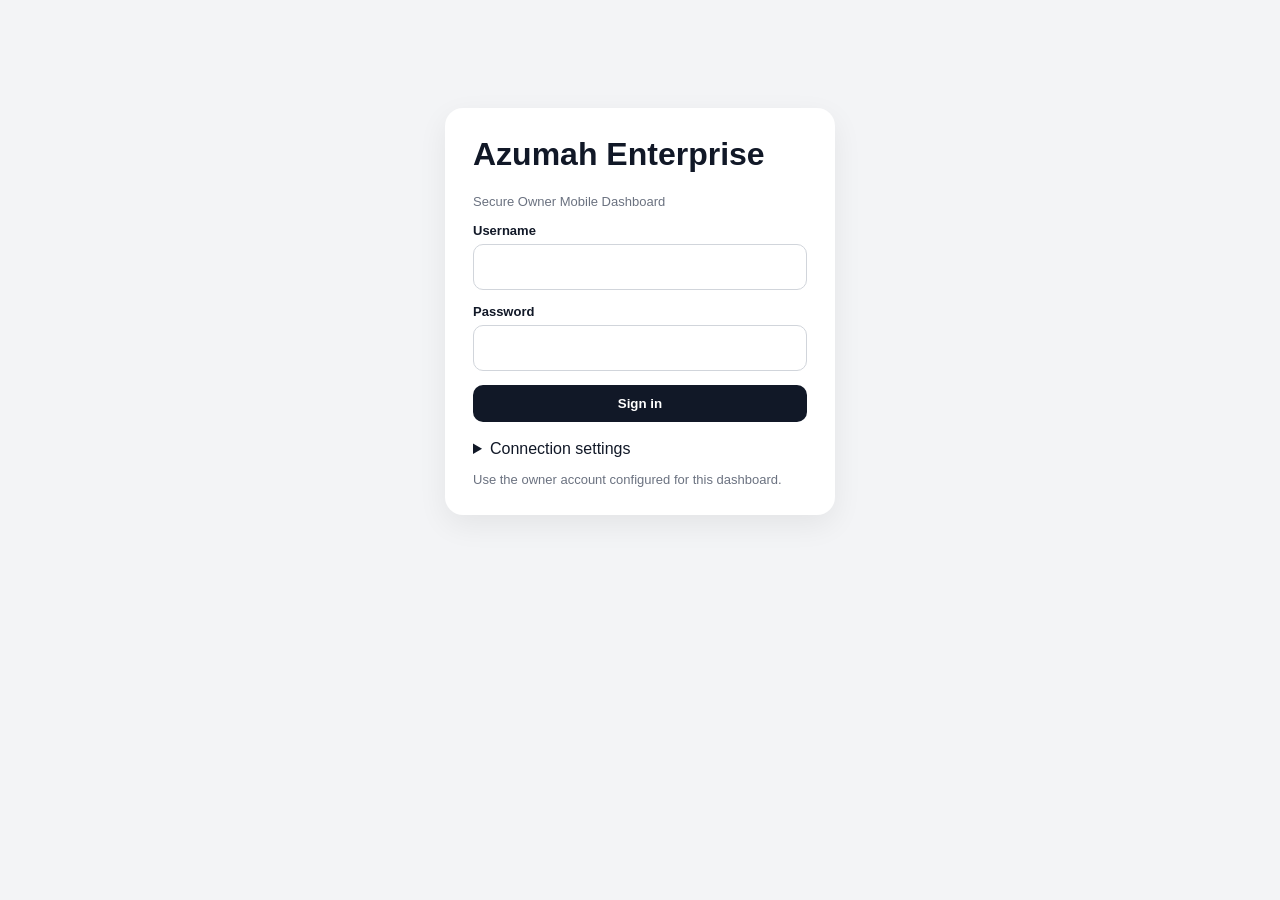
==== index.html @ ad17bcfc "Add files via upload" ====
<!doctype html>
<html lang="en">
<head>
<meta charset="utf-8">
<meta name="viewport" content="width=device-width,initial-scale=1,viewport-fit=cover">
<meta name="theme-color" content="#111827">
<meta name="description" content="Secure, read-only Azumah Enterprise owner dashboard.">
<link rel="manifest" href="/manifest.webmanifest">
<link rel="icon" href="/icons/icon.svg" type="image/svg+xml">
<link rel="apple-touch-icon" href="/icons/icon-192.png">
<title>Azumah Owner Mobile</title>
<link rel="stylesheet" href="/app.css">
</head>
<body>
<div id="app"><div class="loading">Azumah Enterprise<br><small>Owner Dashboard</small></div></div>
<script src="/app.js"></script>
<script>if('serviceWorker' in navigator && location.protocol === 'https:') navigator.serviceWorker.register('/service-worker.js').catch(()=>{});</script>
</body>
</html>
---- app.css ----
*{box-sizing:border-box}body{margin:0;font-family:Segoe UI,Arial,sans-serif;background:#f3f4f6;color:#111827}.shell{max-width:1100px;margin:auto;padding:18px}.top{display:flex;justify-content:space-between;align-items:center;gap:12px;margin-bottom:18px}.brand{font-size:21px;font-weight:800}.muted{color:#6b7280;font-size:13px}.btn{border:0;border-radius:10px;padding:11px 15px;font-weight:700;cursor:pointer}.primary{background:#111827;color:#fff}.danger{background:#fee2e2;color:#991b1b}.tabs{display:flex;gap:7px;overflow:auto;margin-bottom:15px}.tabs button{border:1px solid #d1d5db;background:#fff;border-radius:9px;padding:9px 13px;font-weight:700;white-space:nowrap}.login{max-width:390px;margin:12vh auto;background:#fff;border-radius:18px;padding:28px;box-shadow:0 10px 30px #0001}.login h1{margin-top:0}.field{margin:14px 0}.field label{display:block;font-size:13px;font-weight:700;margin-bottom:6px}.field input{width:100%;padding:13px;border:1px solid #d1d5db;border-radius:10px;font-size:16px}.error{color:#b91c1c;margin:10px 0;font-size:14px}.grid{display:grid;grid-template-columns:repeat(4,1fr);gap:12px}.card{background:#fff;border-radius:15px;padding:17px;box-shadow:0 2px 10px #0000000d}.metric{font-size:25px;font-weight:800;margin-top:7px}.section{margin-top:18px}.section h2{font-size:17px;margin:0 0 10px}.list{display:grid;gap:8px}.row{background:#fff;border-radius:12px;padding:12px 14px;display:flex;justify-content:space-between;gap:12px}.warning{border-left:4px solid #f59e0b}.dangerline{border-left:4px solid #dc2626}.right{text-align:right}.footer{padding:25px 0;color:#6b7280;text-align:center;font-size:12px}@media(max-width:800px){.grid{grid-template-columns:repeat(2,1fr)}.shell{padding:12px}.metric{font-size:21px}}@media(max-width:480px){.card{padding:13px}.row{font-size:13px}.brand{font-size:18px}}
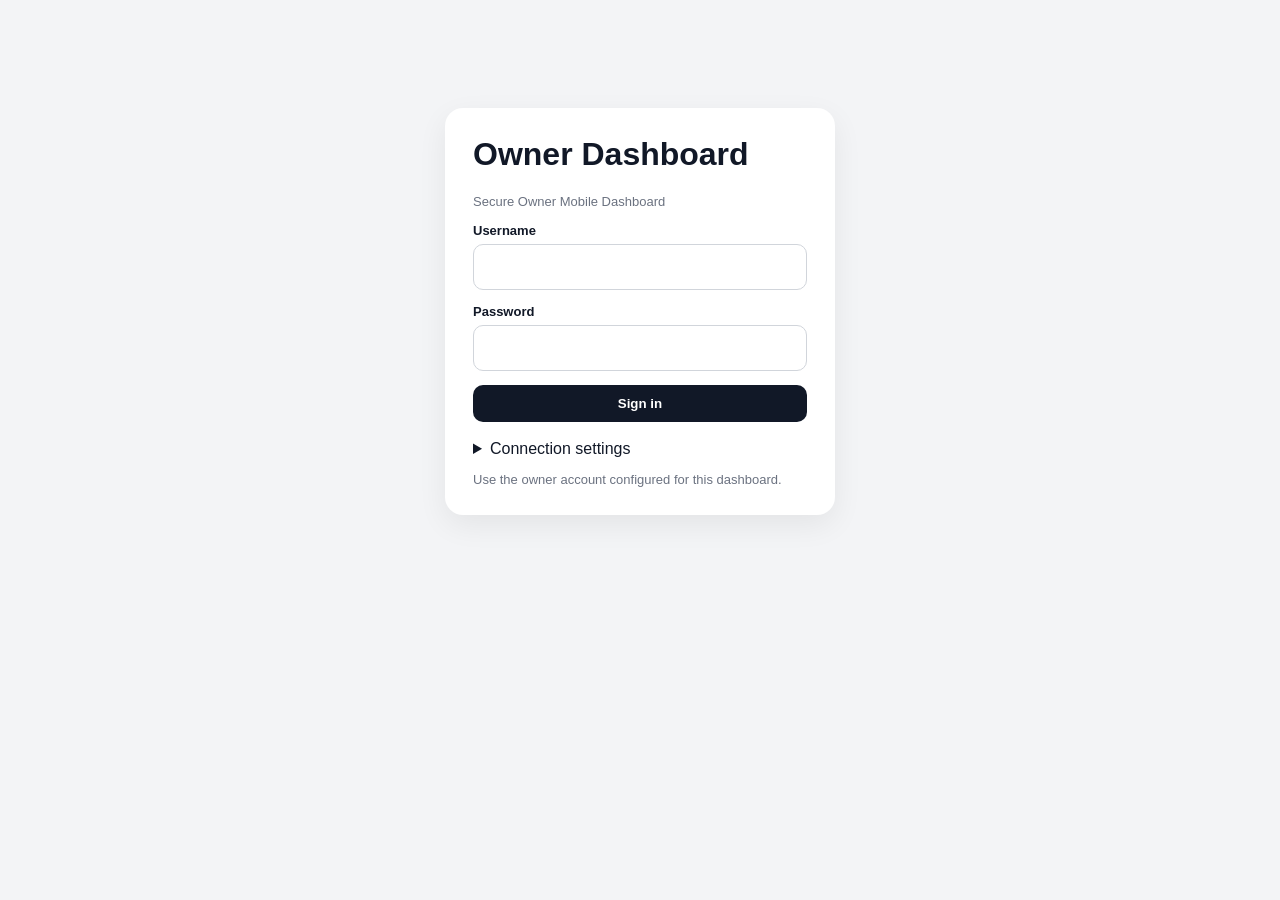
==== commit 585df12f: "Add files via upload" ====
--- a/index.html
+++ b/index.html
@@ -4,15 +4,15 @@
 <meta charset="utf-8">
 <meta name="viewport" content="width=device-width,initial-scale=1,viewport-fit=cover">
 <meta name="theme-color" content="#111827">
-<meta name="description" content="Secure, read-only Azumah Enterprise owner dashboard.">
-<link rel="manifest" href="/manifest.webmanifest">
+<meta name="description" content="Secure, read-only business owner dashboard.">
+<link rel="manifest" id="manifestLink" href="/api/manifest">
 <link rel="icon" href="/icons/icon.svg" type="image/svg+xml">
 <link rel="apple-touch-icon" href="/icons/icon-192.png">
-<title>Azumah Owner Mobile</title>
+<title>Owner Dashboard</title>
 <link rel="stylesheet" href="/app.css">
 </head>
 <body>
-<div id="app"><div class="loading">Azumah Enterprise<br><small>Owner Dashboard</small></div></div>
+<div id="app"><div class="loading">Loading<br><small>Owner Dashboard</small></div></div>
 <script src="/app.js"></script>
 <script>if('serviceWorker' in navigator && location.protocol === 'https:') navigator.serviceWorker.register('/service-worker.js').catch(()=>{});</script>
 </body>
